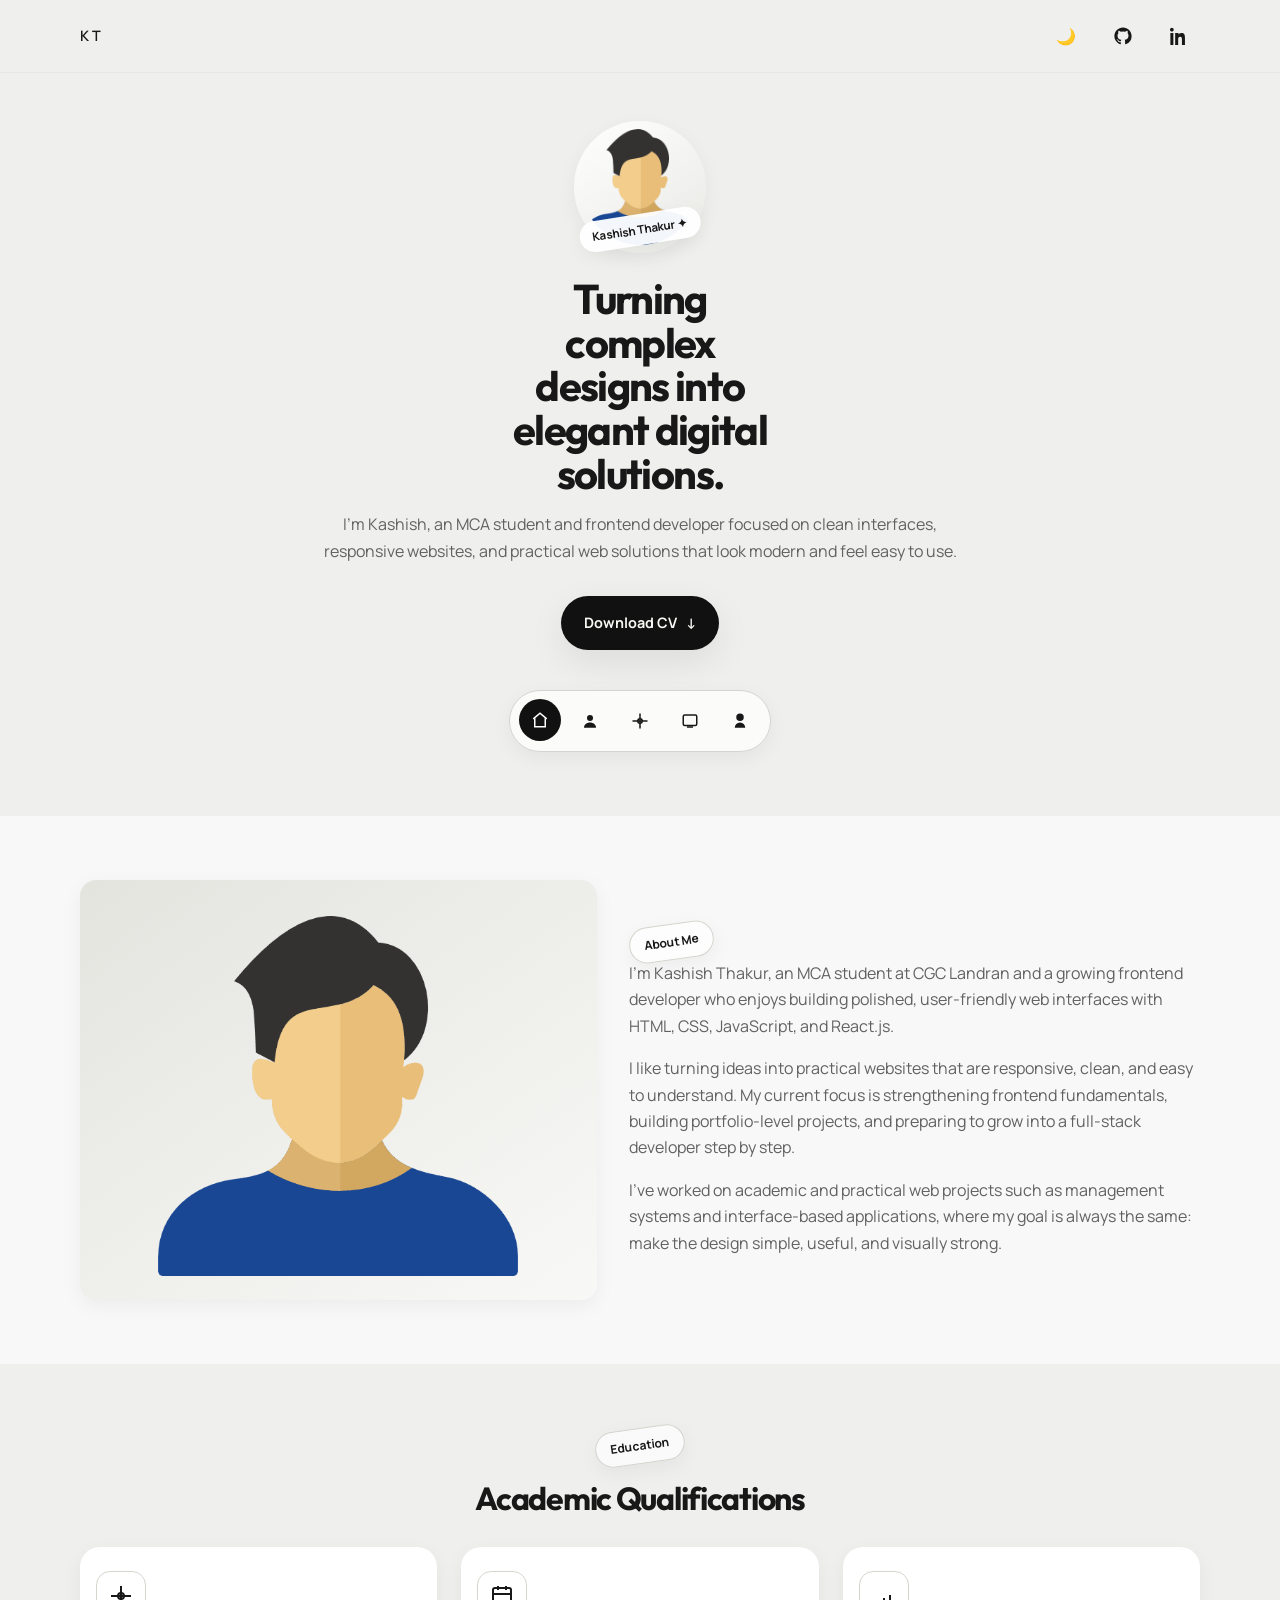
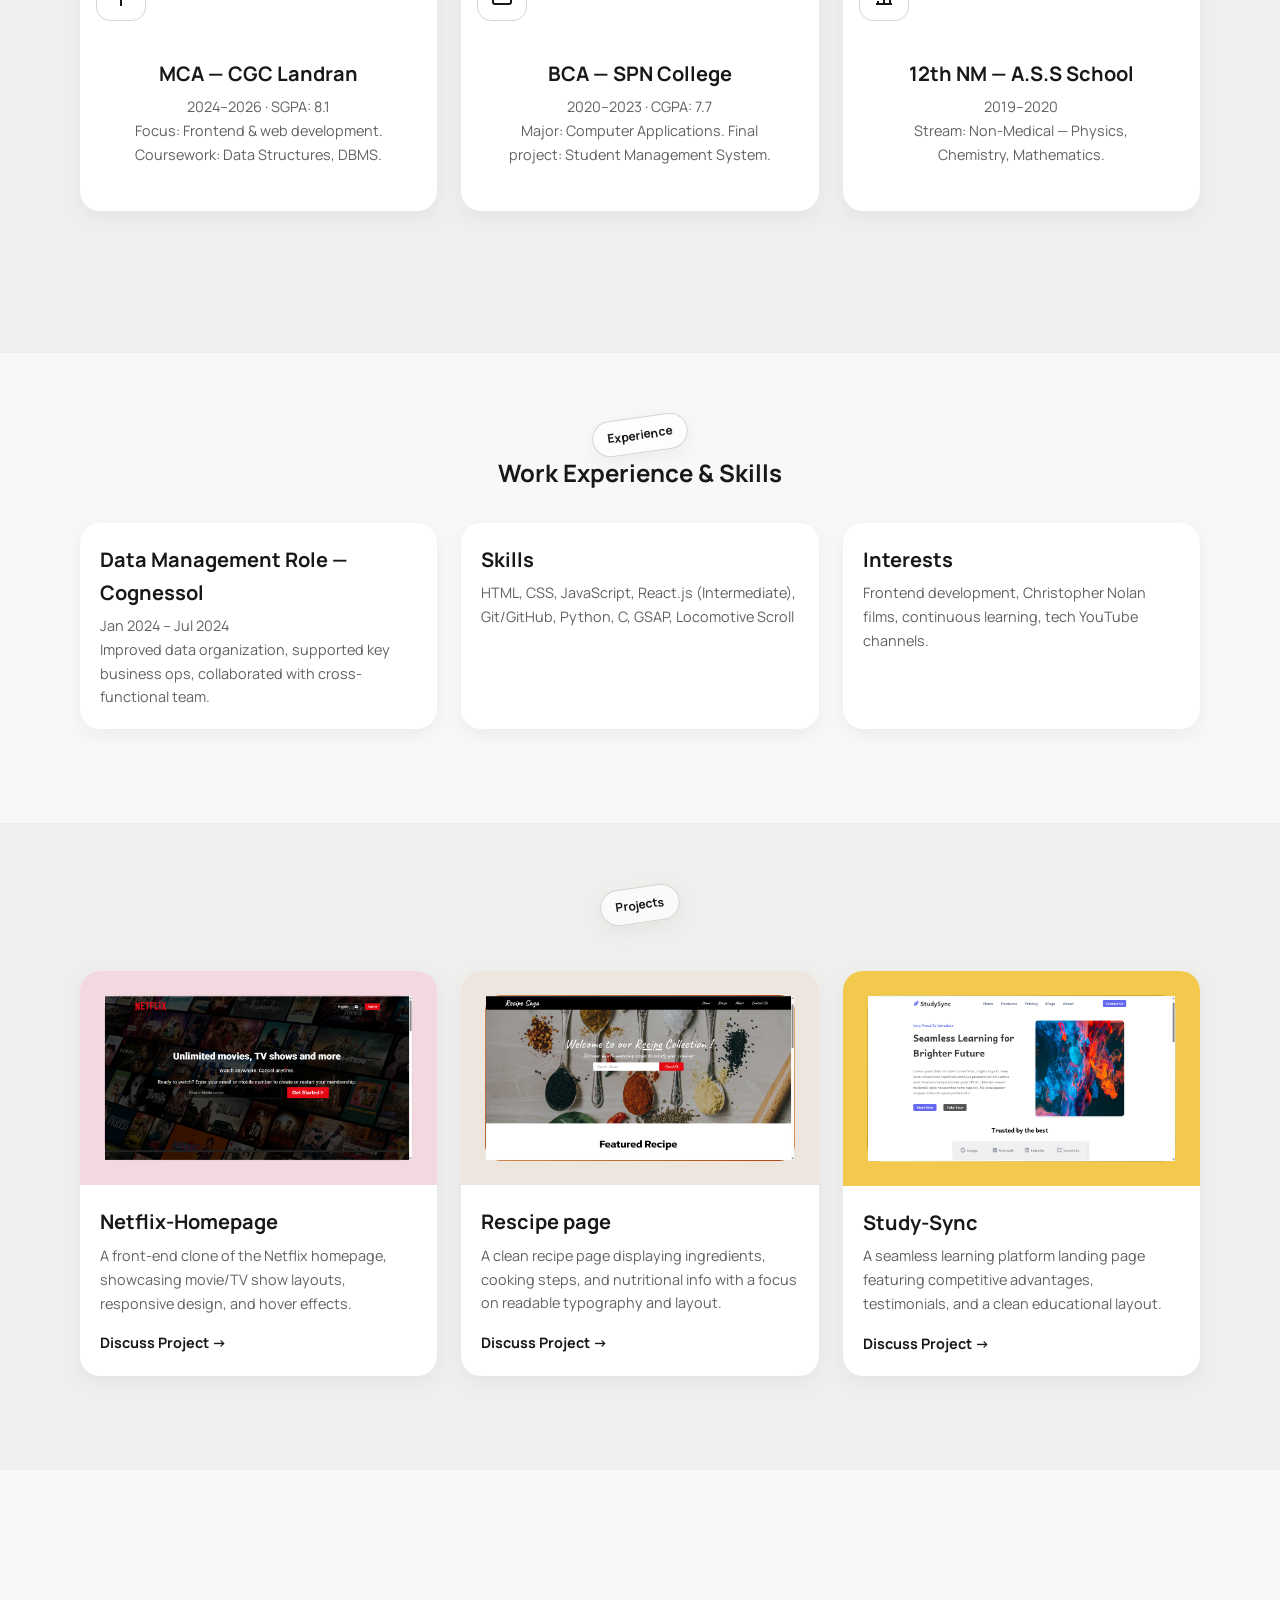
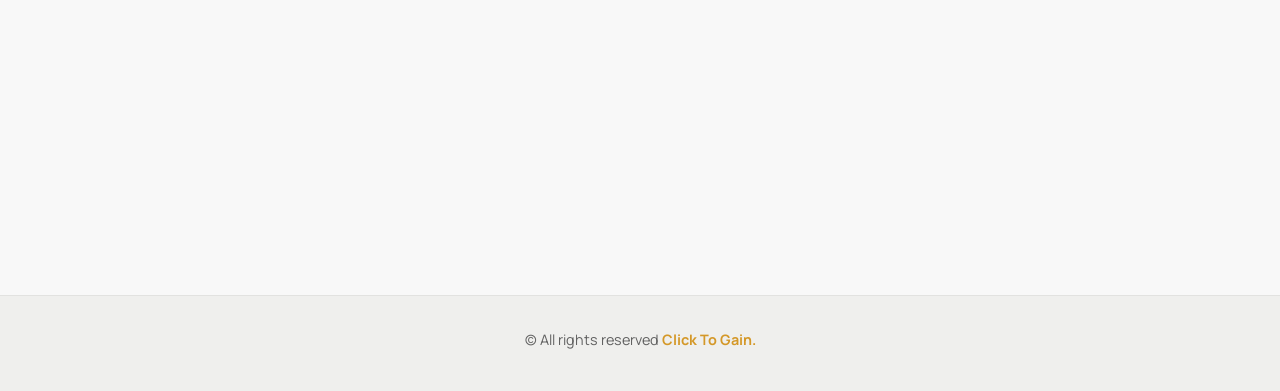
==== Portfolio-2023/index.html @ 3e4ae6e5 "rename folder" ====
<!DOCTYPE html>
<html lang="en" data-theme="light">
    <head>
        <meta charset="UTF-8" />
        <meta name="viewport" content="width=device-width, initial-scale=1.0" />
        <title>Kashish Portfolio</title>
        <link rel="preconnect" href="https://fonts.googleapis.com">
        <link rel="preconnect" href="https://fonts.gstatic.com" crossorigin>
        <link
            href="https://fonts.googleapis.com/css2?family=Outfit:wght@300;400;500;600;700;800&family=Manrope:wght@400;500;600;700&display=swap"
            rel="stylesheet">

        <link rel="stylesheet" href="style.css">

    </head>
    <body>
        <header class="site-header">
            <div class="container">
                <a class="email-link" href="mailto:kashishthakur@example.com">K
                    T</a>
                <div class="theme-social">
                    <button class="theme-toggle" data-theme-toggle
                        aria-label="Switch theme">
                        <svg width="20" height="20" viewBox="0 0 24 24"
                            fill="none" stroke="currentColor"
                            stroke-width="2"><path
                                d="M21 12.79A9 9 0 1 1 11.21 3 7 7 0 0 0 21 12.79z"></path></svg>
                    </button>
                    <nav class="socials" aria-label="Social links">
                        <a class="icon-link" href="https://github.com/"
                            target="_blank" rel="noopener noreferrer"
                            aria-label="GitHub">
                            <svg width="18" height="18" viewBox="0 0 24 24"
                                fill="currentColor"><path
                                    d="M12 .5C5.65.5.5 5.66.5 12.02c0 5.1 3.29 9.42 7.86 10.95.58.1.79-.25.79-.56 0-.27-.01-1.16-.02-2.1-3.2.69-3.88-1.54-3.88-1.54-.53-1.34-1.28-1.7-1.28-1.7-1.05-.72.08-.71.08-.71 1.16.08 1.77 1.2 1.77 1.2 1.03 1.78 2.72 1.27 3.39.97.1-.75.4-1.27.72-1.56-2.55-.29-5.24-1.28-5.24-5.68 0-1.25.45-2.27 1.18-3.07-.12-.29-.51-1.46.11-3.04 0 0 .96-.31 3.15 1.17a10.9 10.9 0 0 1 5.74 0c2.18-1.48 3.14-1.17 3.14-1.17.63 1.58.24 2.75.12 3.04.74.8 1.18 1.82 1.18 3.07 0 4.41-2.7 5.39-5.27 5.67.41.36.78 1.08.78 2.18 0 1.57-.01 2.83-.01 3.22 0 .31.21.67.8.56A11.53 11.53 0 0 0 23.5 12C23.5 5.66 18.35.5 12 .5Z" /></svg>
                        </a>
                        <a class="icon-link" href="https://www.linkedin.com/"
                            target="_blank" rel="noopener noreferrer"
                            aria-label="LinkedIn">
                            <svg width="18" height="18" viewBox="0 0 24 24"
                                fill="currentColor"><path
                                    d="M4.98 3.5C4.98 4.88 3.87 6 2.49 6S0 4.88 0 3.5 1.11 1 2.49 1s2.49 1.12 2.49 2.5ZM.5 8h4V24h-4V8Zm7 0h3.83v2.18h.05c.53-1.01 1.83-2.18 3.77-2.18 4.03 0 4.78 2.65 4.78 6.09V24h-4v-7.02c0-1.67-.03-3.82-2.33-3.82-2.34 0-2.7 1.83-2.7 3.7V24h-4V8Z" /></svg>
                        </a>
                    </nav>
                </div>
            </div>
        </header>

        <main id="main">
            <section class="hero section" id="home">
                <div class="container reveal visible">
                    <div class="avatar-wrap">
                        <img
                            src="img/man-user-color-icon.png"
                            alt="Portrait style developer image" width="116"
                            height="116" loading="eager" />
                        <span class="avatar-tag">Kashish Thakur ✦</span>
                    </div>
                    <h1>Turning complex designs into elegant digital
                        solutions.</h1>
                    <p>I’m Kashish, an MCA student and frontend developer
                        focused on clean interfaces, responsive websites, and
                        practical web solutions that look modern and feel easy
                        to use.</p>
                    <a class="btn-primary" href="Kashish-Resume1.pdf"
                        download="Kashish-Resume1.pdf"
                        rel="noopener noreferrer">Download CV
                        <span aria-hidden="true">↓</span></a>

                    <nav class="dock" aria-label="Section navigation">
                        <a class="active" href="#home" aria-label="Home">
                            <svg width="18" height="18" viewBox="0 0 24 24"
                                fill="none" stroke="currentColor"
                                stroke-width="2"><path
                                    d="M3 10.5 12 3l9 7.5"></path><path
                                    d="M5 9.5V21h14V9.5"></path></svg>
                        </a>
                        <a href="#about" aria-label="About">
                            <svg width="18" height="18" viewBox="0 0 24 24"
                                fill="currentColor"><circle cx="12" cy="8"
                                    r="4"></circle><path
                                    d="M4 21c0-4.2 3.6-7 8-7s8 2.8 8 7"></path></svg>
                        </a>
                        <a href="#eductions" aria-label="Education">
                            <svg width="18" height="18" viewBox="0 0 24 24"
                                fill="none" stroke="currentColor"
                                stroke-width="2"><path
                                    d="M12 2v20M2 12h20"></path><circle cx="12"
                                    cy="12" r="3"></circle></svg>
                        </a>
                        <a href="#projects" aria-label="Projects">
                            <svg width="18" height="18" viewBox="0 0 24 24"
                                fill="none" stroke="currentColor"
                                stroke-width="2"><rect x="3" y="4" width="18"
                                    height="14" rx="2"></rect><path
                                    d="M8 20h8"></path></svg>
                        </a>
                        <a href="#contact" aria-label="Contact">
                            <svg width="18" height="18" viewBox="0 0 24 24"
                                fill="currentColor"><path
                                    d="M12 12a5 5 0 1 0-5-5 5 5 0 0 0 5 5Zm-7 9a7 7 0 0 1 14 0Z"></path></svg>
                        </a>
                    </nav>
                </div>
            </section>

            <section class="section" id="about"
                style="background-color: #f8f8f8;">
                <div class="container about-grid reveal">
                    <div class="portrait-card">
                        <img
                            src="img/man-user-color-icon.png"
                            alt="Developer portrait for about section"
                            width="520" height="640" loading="lazy" />
                    </div>
                    <div class="about-copy">
                        <span class="section-label">About Me</span>
                        <p>I’m Kashish Thakur, an MCA student at CGC Landran and
                            a growing frontend developer who enjoys building
                            polished, user-friendly web interfaces with HTML,
                            CSS, JavaScript, and React.js.</p>
                        <p>I like turning ideas into practical websites that are
                            responsive, clean, and easy to understand. My
                            current focus is strengthening frontend
                            fundamentals, building portfolio-level projects, and
                            preparing to grow into a full-stack developer step
                            by step.</p>
                        <p>I’ve worked on academic and practical web projects
                            such as management systems and interface-based
                            applications, where my goal is always the same: make
                            the design simple, useful, and visually strong.</p>
                    </div>
                </div>
            </section>

            <section class="section" id="eductions">
                <div class="container reveal">
                    <div class="eductions-intro">
                        <span class="section-label">Education</span>
                        <h2>Academic Qualifications</h2>
                        <div class="eductions-grid">
                            <article class="eduction-card project-card">
                                <div class="eduction-icon" aria-hidden="true">
                                    <svg width="24" height="24"
                                        viewBox="0 0 24 24" fill="none"
                                        stroke="currentColor"
                                        stroke-width="2"><path
                                            d="M12 2v20M2 12h20"></path><circle
                                            cx="12" cy="12"
                                            r="3"></circle></svg>
                                </div>
                                <div class="project-content">
                                    <h3>MCA — CGC Landran</h3>
                                    <p>2024–2026 · SGPA: 8.1</p>
                                    <p>Focus: Frontend & web development.
                                        Coursework: Data Structures, DBMS.</p>
                                </div>
                            </article>
                            <article class="eduction-card project-card">
                                <div class="eduction-icon" aria-hidden="true">
                                    <svg width="24" height="24"
                                        viewBox="0 0 24 24" fill="none"
                                        stroke="currentColor"
                                        stroke-width="2"><rect x="3" y="4"
                                            width="18" height="16"
                                            rx="2"></rect><path
                                            d="M8 2v4M16 2v4M3 10h18"></path></svg>
                                </div>
                                <div class="project-content">
                                    <h3>BCA — SPN College</h3>
                                    <p>2020–2023 · CGPA: 7.7</p>
                                    <p>Major: Computer Applications. Final
                                        project: Student Management System.</p>
                                </div>
                            </article>
                            <article class="eduction-card project-card">
                                <div class="eduction-icon" aria-hidden="true">
                                    <svg width="24" height="24"
                                        viewBox="0 0 24 24" fill="none"
                                        stroke="currentColor"
                                        stroke-width="2"><path
                                            d="M12 20v-6"></path><path
                                            d="M6 20v-3"></path><path
                                            d="M18 20v-9"></path><path
                                            d="M4 20h16"></path></svg>
                                </div>
                                <div class="project-content">
                                    <h3>12th NM — A.S.S School</h3>
                                    <p>2019–2020</p>
                                    <p>Stream: Non-Medical — Physics, Chemistry,
                                        Mathematics.</p>
                                </div>
                            </article>
                        </div>
                    </div>
                </div>
            </section>

            <section class="section" id="experience"
                style="background-color: #f8f8f8;">
                <div class="container reveal">
                    <div class="services-intro exp-intro">
                        <span class="section-label">Experience</span>
                        <h2>Work Experience & Skills</h2>
                    </div>
                    <div class="eductions-grid">
                        <article class="project-card">
                            <div class="project-content">
                                <h3>Data Management Role — Cognessol</h3>
                                <p>Jan 2024 – Jul 2024</p>
                                <p>Improved data organization, supported key
                                    business ops, collaborated with
                                    cross-functional team.</p>
                            </div>
                        </article>

                        <article class="project-card">
                            <div class="project-content">
                                <h3>Skills</h3>
                                <p>HTML, CSS, JavaScript, React.js
                                    (Intermediate), Git/GitHub, Python, C,
                                    GSAP, Locomotive Scroll</p>
                            </div>
                        </article>
                        <article class="project-card">
                            <div class="project-content">
                                <h3>Interests</h3>
                                <p>Frontend development, Christopher Nolan
                                    films, continuous learning, tech YouTube
                                    channels.</p>
                            </div>
                        </article>

                    </div>
                </div>
            </section>

            <section class="section" id="projects">
                <div class="container reveal">
                    <div class="projects-intro">
                        <span class="section-label">Projects</span>
                    </div>
                    <div class="projects-grid">
                        <article class="project-card">
                            <div class="project-thumb"
                                style="background:#f3d9df;">
                                <span
                                    style="background-image:linear-gradient(135deg, #ffe8ef, #f6d0da); position:relative;"><img src="img/n.png" alt=""></span>
                            </div>
                            <div class="project-content">
                                <h3>Netflix-Homepage</h3>
                                <p>A front-end clone of the Netflix homepage,
                                    showcasing movie/TV show layouts, responsive
                                    design, and hover effects.</p>
                                <a href="#contact">Discuss Project →</a>
                            </div>
                        </article>
                        <article class="project-card">
                            <div class="project-thumb"
                                style="background:#ece6df;">
                                <span
                                    style="background-image:linear-gradient(135deg, #ffbb74, #b44b14);"><img src="img/r.png" alt=""></span>
                            </div>
                            <div class="project-content">
                                <h3>Rescipe page</h3>
                                <p>A clean recipe page displaying ingredients,
                                    cooking steps, and nutritional info with a
                                    focus on readable typography and layout.</p>
                                <a href="#contact">Discuss Project →</a>
                            </div>
                        </article>
                        <article class="project-card">
                            <div class="project-thumb"
                                style="background:#f2c94d;">
                                <span
                                    style="background-image:linear-gradient(135deg, #fff1aa, #d4a625);"><img src="img/ss.png" alt=""></span>
                            </div>
                            <div class="project-content">
                                <h3>Study-Sync</h3>
                                <p>A seamless learning platform landing page
                                    featuring competitive advantages,
                                    testimonials, and a clean educational
                                    layout.</p>
                                <a href="#contact">Discuss Project →</a>
                            </div>
                        </article>
                    </div>
                </div>
            </section>

            <section class="section" id="contact"
                style="background-color: #f8f8f8;">
                <div class="container reveal">
                    <div class="contact-intro">
                        <span class="section-label">Contact Me</span>
                        <h2>Have a project in mind or just want to say hello?
                            Let’s connect.</h2>
                        <div class="contact-actions">
                            <a class="btn-primary"
                                href="tel:+919999999999">Call</a>
                            <a class="btn-secondary"
                                href="mailto:kashishthakur.dev@gmail.com">Mail</a>
                        </div>
                    </div>
                </div>
            </section>
        </main>

        <footer>
            <div class="container">© All rights reserved <span
                    class="accent">Click To Gain.</span></div>
        </footer>
        <script src="script.js"></script>
    </body>
</html>
---- Portfolio-2023/style.css ----
* {
  box-sizing: border-box;
  margin: 0;
  padding: 0;
}
html {
  scroll-behavior: smooth;
}
body {
  min-height: 100vh;
  background: #efefed;
  color: #181818;
  font-family: "Manrope", sans-serif;
  font-size: 1rem;
  line-height: 1.65;
}
img {
  max-width: 100%;
  display: block;
}
a {
  color: inherit;
  text-decoration: none;
}
button {
  font: inherit;
  border: none;
  background: none;
  cursor: pointer;
}
.container {
  width: min(calc(100% - 2rem), 1120px);
  margin: 0 auto;
}
.section {
  padding: 4rem 0;
}
.section-label {
  display: inline-flex;
  align-items: center;
  justify-content: center;
  padding: 0.45rem 0.9rem;
  border-radius: 9999px;
  border: 1px solid #d5d5cf;
  background: rgba(255, 255, 255, 0.72);
  font-size: 0.75rem;
  font-weight: 700;
  color: #181818;
  transform: rotate(-8deg);
  box-shadow: 0 6px 20px rgba(16, 16, 16, 0.05);
}
.site-header {
  position: sticky;
  top: 0;
  z-index: 100;
  background: rgba(239, 239, 237, 0.86);
  backdrop-filter: blur(12px);
  border-bottom: 1px solid rgba(24, 24, 24, 0.04);
}
.site-header .container {
  display: flex;
  align-items: center;
  justify-content: space-between;
  min-height: 72px;
  gap: 1rem;
}
.email-link {
  font-size: 0.9rem;
  font-weight: 600;
}
.socials,
.theme-social {
  display: flex;
  align-items: center;
  gap: 0.9rem;
}
.icon-link,
.theme-toggle {
  width: 42px;
  height: 42px;
  border-radius: 50%;
  display: flex;
  align-items: center;
  justify-content: center;
  border: 1px solid transparent;
  transition:
    transform 180ms ease,
    background 180ms ease,
    border-color 180ms ease;
}
.icon-link:hover,
.theme-toggle:hover {
  transform: translateY(-2px);
  background: rgba(255, 255, 255, 0.85);
  border-color: var(--color-border);
}
.hero {
  text-align: center;
  padding-top: 3rem;
}
.avatar-wrap {
  width: 132px;
  height: 132px;
  margin: 0 auto 1.5rem;
  border-radius: 50%;
  background: linear-gradient(145deg, #ffffff, #e8e8e4);
  padding: 8px;
  box-shadow: 0 6px 20px rgba(16, 16, 16, 0.05);
  position: relative;
}
.avatar-wrap img {
  width: 100%;
  height: 100%;
  object-fit: cover;
  border-radius: 50%;
}
.avatar-tag {
  position: absolute;
  left: 50%;
  bottom: 8px;
  transform: translateX(-50%) rotate(-9deg);
  background: rgba(255, 255, 255, 0.95);
  padding: 0.38rem 0.8rem;
  border-radius: 9999px;
  font-size: 0.72rem;
  font-weight: 700;
  white-space: nowrap;
  box-shadow: 0 6px 20px rgba(16, 16, 16, 0.05);
}
.hero h1 {
  font-family: "Outfit", sans-serif;
  font-size: 2.6rem;
  line-height: 1.05;
  max-width: 10ch;
  margin: 0 auto 1rem;
  letter-spacing: -0.04em;
}
.hero p {
  max-width: 42rem;
  margin: 0 auto 2rem;
  color: #616161;
  font-size: 1rem;
}
.btn-primary {
  display: inline-flex;
  align-items: center;
  gap: 0.6rem;
  background: #111111;
  color: #f8f8f5;
  padding: 0.95rem 1.45rem;
  border-radius: 9999px;
  font-size: 0.9rem;
  font-weight: 700;
  box-shadow: 0 12px 36px rgba(16, 16, 16, 0.08);
  transition:
    transform 180ms ease,
    background 180ms ease;
}
.btn-primary:hover {
  transform: translateY(-2px);
  background: #000000;
}
.dock {
  margin: 2.5rem auto 0;
  width: fit-content;
  display: flex;
  align-items: center;
  gap: 0.5rem;
  padding: 0.55rem;
  border-radius: 9999px;
  background: rgba(255, 255, 255, 0.76);
  border: 1px solid #d5d5cf;
  box-shadow: 0 6px 20px rgba(16, 16, 16, 0.05);
}
.dock a {
  width: 42px;
  height: 42px;
  display: flex;
  align-items: center;
  justify-content: center;
  border-radius: 50%;
  color: #181818;
  transition:
    background 180ms ease,
    color 180ms ease,
    transform 180ms ease;
}
.dock a.active,
.dock a:hover {
  background: #111111;
  color: #ffffff;
  transform: translateY(-1px);
}
.about-grid,
.contact-box {
  display: grid;
  grid-template-columns: 0.95fr 1.05fr;
  gap: 2rem;
  align-items: center;
}
.portrait-card {
  background: linear-gradient(145deg, #e4e4df, #f8f8f6);
  border-radius: 1rem;
  padding: 1.5rem;
  box-shadow: 0 6px 20px rgba(16, 16, 16, 0.05);
  min-height: 420px;
  display: flex;
  align-items: flex-end;
  justify-content: center;
}
.portrait-card img {
  max-height: 360px;
  object-fit: contain;
}
.about-copy p + p {
  margin-top: 1rem;
}
.about-copy p {
  color: #616161;
}
.eductions-intro,
.projects-intro,
.contact-intro {
  text-align: center;
  margin-bottom: 3rem;
}
.eductions-intro h2,
.projects-intro h2,
.contact-intro h2 {
  font-family: "Outfit", sans-serif;
  font-size: 2rem;
  line-height: 1.15;
  letter-spacing: -0.04em;
  max-width: 18ch;
  margin: 1rem auto 0;
}
.eductions-grid {
  display: grid;
  grid-template-columns: repeat(3, 1fr);
  gap: 1.5rem;
  margin-top: 30px;
}
.eduction-card {
  padding: 1.5rem 1rem;
  border-radius: 1.25rem;
  background: transparent;
}
.eduction-icon {
  width: 50px;
  height: 50px;
  border-radius: 14px;
  border: 1px solid #d5d5cf;
  display: flex;
  align-items: center;
  justify-content: center;
  margin-bottom: 1rem;
  background: rgba(255, 255, 255, 0.6);
}
.eduction-card h3 {
  font-family: var(--font-display);
  font-size: 1.35rem;
  margin-bottom: 0.45rem;
}
.eduction-card p {
  color: #616161;
  font-size: 0.9rem;
}
.exp-intro {
  text-align: center;
}
.projects-grid {
  display: grid;
  grid-template-columns: repeat(3, 1fr);
  gap: 1.5rem;
}
.project-card {
  margin-bottom: 30px;
  border-radius: 1.25rem;
  overflow: hidden;
  background: #ffffff;
  box-shadow: 0 6px 20px rgba(16, 16, 16, 0.05);
  transition:
    transform 180ms ease,
    box-shadow 180ms ease;
}
.project-card:hover {
  transform: translateY(-4px);
  box-shadow: 0 12px 36px rgba(16, 16, 16, 0.08);
}
.project-thumb {
  min-height: 180px;
  display: flex;
  align-items: center;
  justify-content: center;
  padding: 1.5rem;
}
.project-thumb span {
  display: block;
  width: 100%;
  height: 100%;
  border-radius: 1rem;
  border: 1px solid rgba(17, 17, 17, 0.08);
  background-size: cover;
  background-position: center;
}
.project-content {
  padding: 1.25rem;
}
.project-content h3 {
  font-family: var(--font-display);
  font-size: 1.25rem;
  margin-bottom: 0.35rem;
}
.project-content p {
  color: #616161;
  font-size: 0.9rem;
}
.project-content a {
  display: inline-flex;
  margin-top: 1rem;
  font-size: 0.9rem;
  font-weight: 700;
}
.contact-actions {
  display: flex;
  gap: 1rem;
  justify-content: center;
  flex-wrap: wrap;
  margin-top: 2rem;
}
.btn-secondary {
  display: inline-flex;
  align-items: center;
  gap: 0.55rem;
  padding: 0.85rem 1.25rem;
  border-radius: 9999px;
  border: 1px solid #d5d5cf;
  background: rgba(255, 255, 255, 0.86);
  font-weight: 700;
  font-size: 0.9rem;
  transition:
    transform 180ms ease,
    background 180ms ease;
}
.btn-secondary:hover {
  transform: translateY(-2px);
  background: #ffffff;
}
.footer,
footer {
  padding: 2rem 0 2.5rem;
  text-align: center;
  color: #616161;
  font-size: 0.9rem;
  border-top: 1px solid rgba(17, 17, 17, 0.06);
}
.accent {
  color: #d49828;
  font-weight: 700;
}
.reveal {
  opacity: 0;
  transform: translateY(24px);
  transition:
    opacity 650ms ease,
    transform 650ms ease;
}
.reveal.visible {
  opacity: 1;
  transform: translateY(0);
}
.skip-link {
  position: absolute;
  left: 1rem;
  top: -3rem;
  background: #111;
  color: #fff;
  padding: 0.75rem 1rem;
  border-radius: 999px;
  z-index: 200;
}
.skip-link:focus {
  top: 1rem;
}

@media (max-width: 980px) {
  .section {
    padding: 2rem 0;
  }
  .about-grid,
  .contact-box,
  .eductions-grid,
  .projects-grid {
    grid-template-columns: 1fr 1fr;
  }
  .eductions-grid {
    gap: var(--space-4);
  }
}
@media (max-width: 720px) {
  .site-header .container {
    min-height: 64px;
  }
  .email-link {
    font-size: 0.82rem;
  }

  .about-grid,
  .contact-box,
  .eductions-grid,
  .projects-grid {
    grid-template-columns: 1fr;
  }
  .portrait-card {
    min-height: auto;
  }
  .hero h1 {
    max-width: 9ch;
  }
  .dock {
    gap: 0.3rem;
  }
  .dock a,
  .icon-link,
  .theme-toggle {
    width: 40px;
    height: 40px;
  }
}
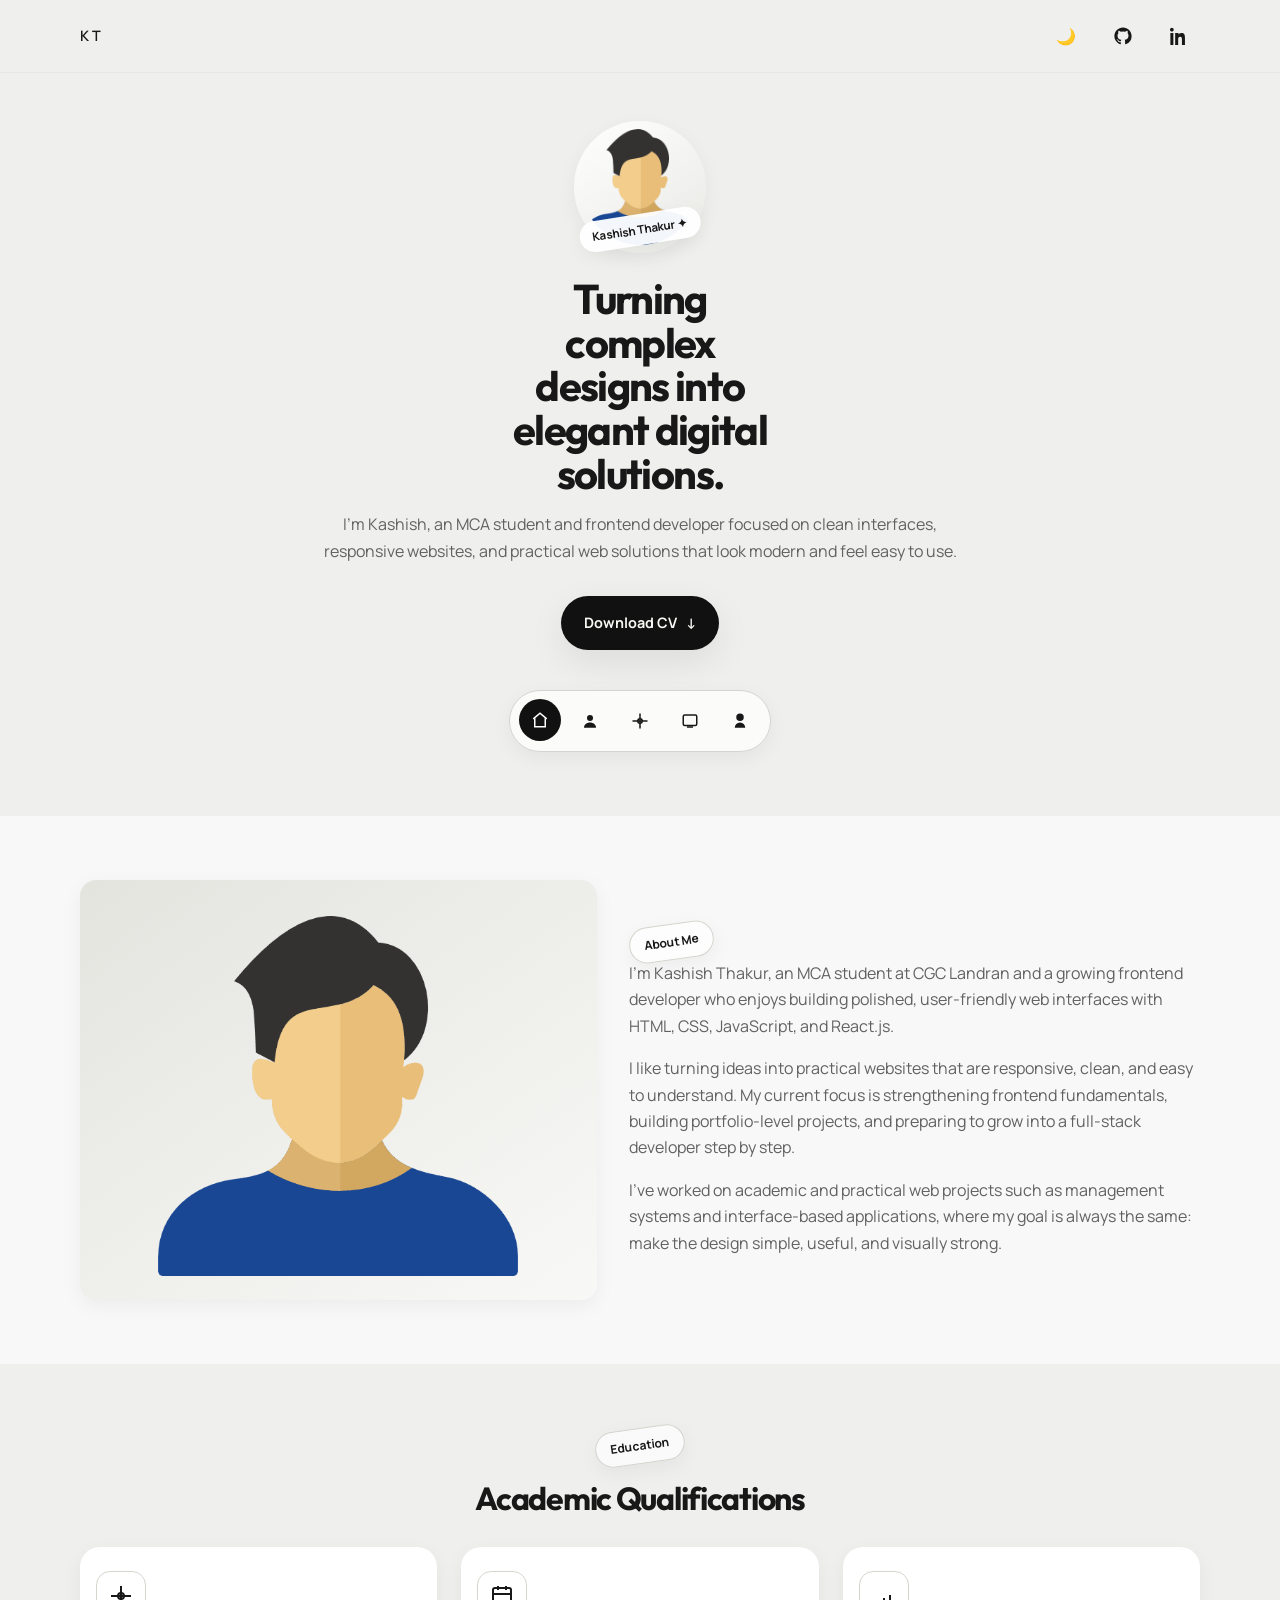
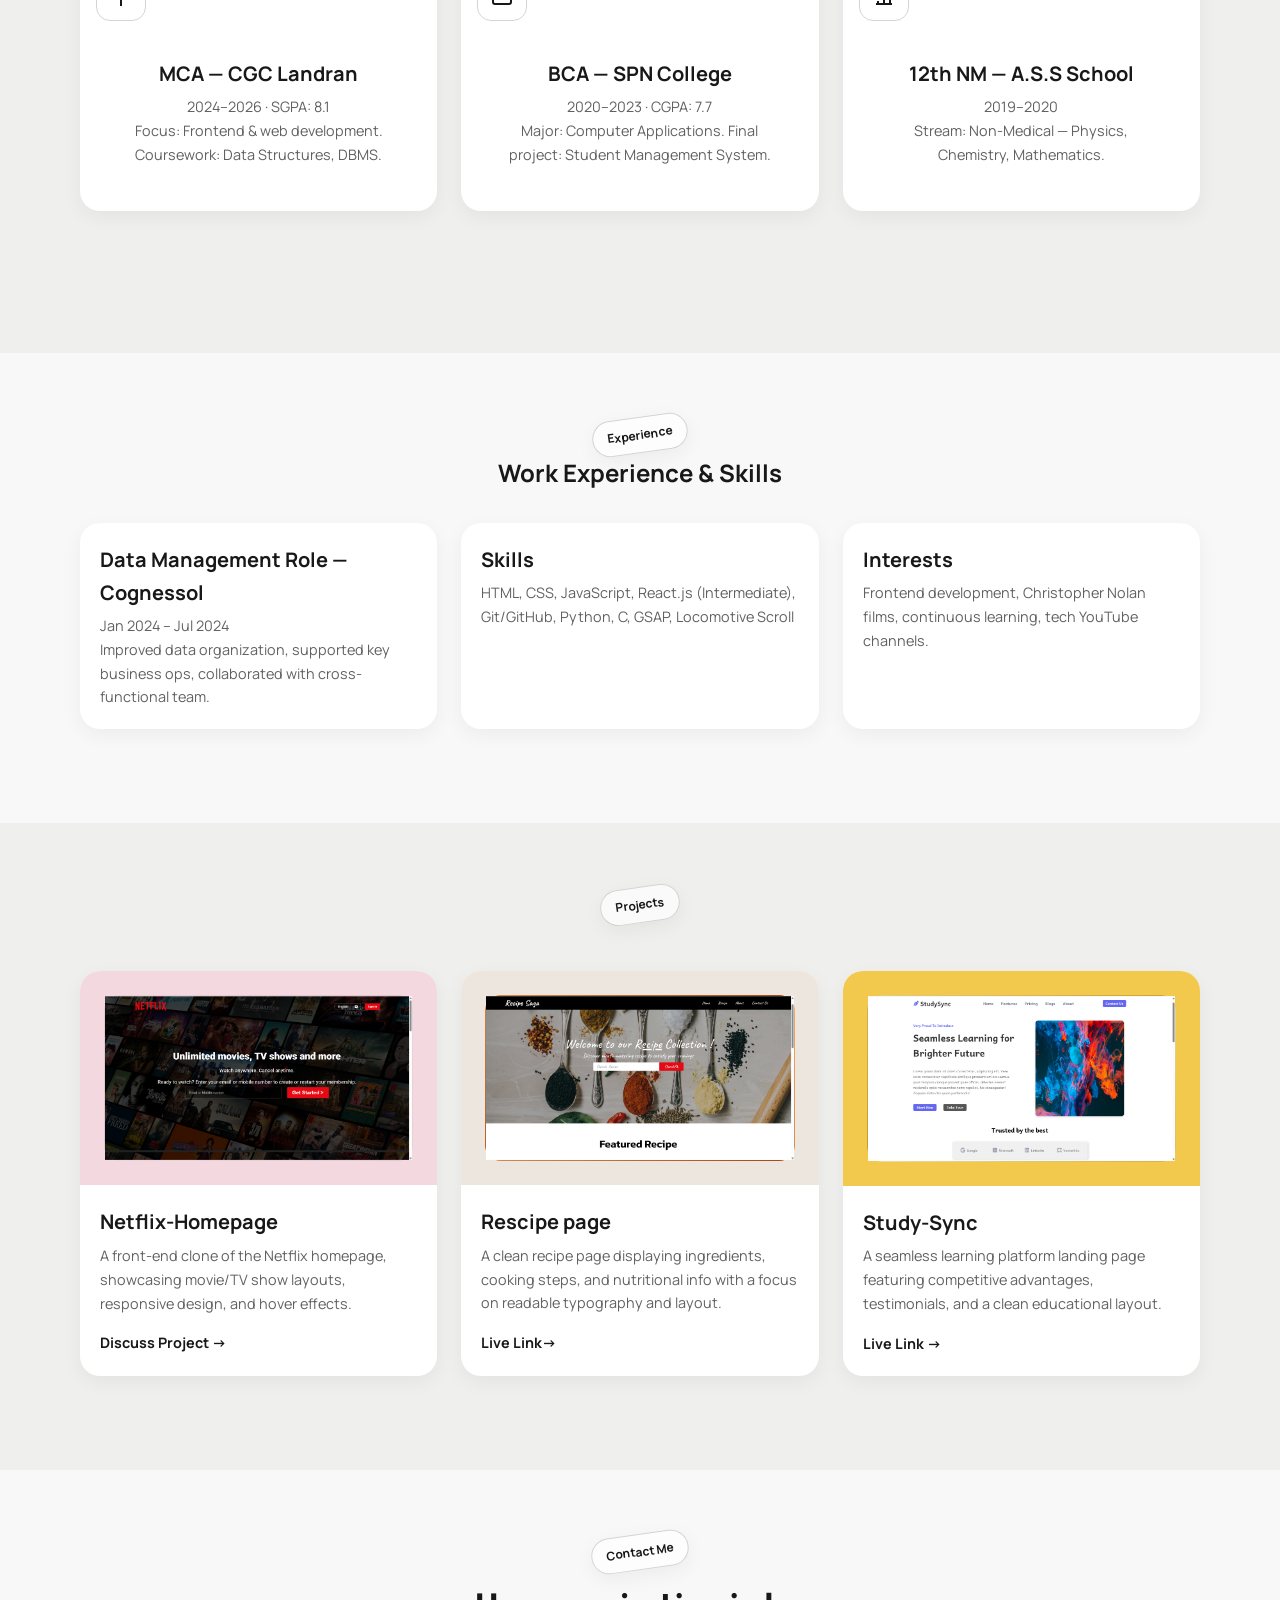
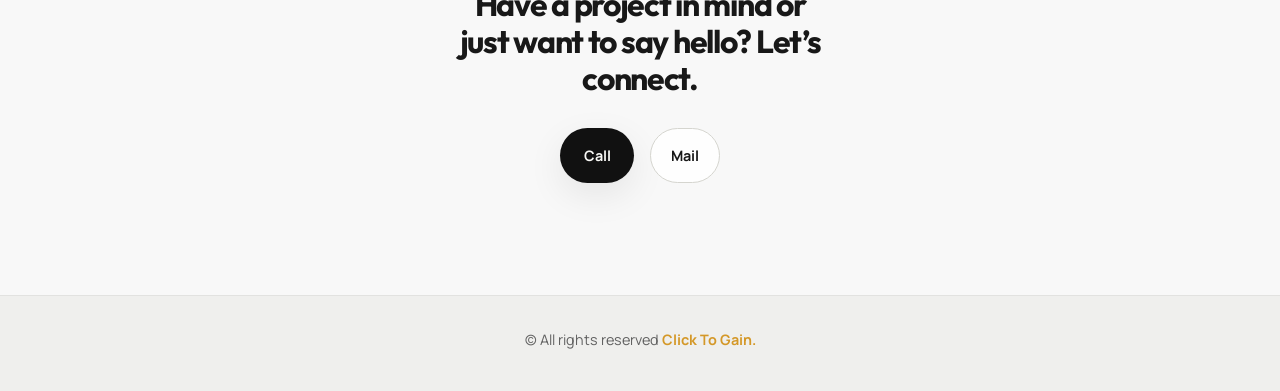
==== commit 9ed6a897: "add project link" ====
--- a/Portfolio-2023/index.html
+++ b/Portfolio-2023/index.html
@@ -245,7 +245,8 @@
                             <div class="project-thumb"
                                 style="background:#f3d9df;">
                                 <span
-                                    style="background-image:linear-gradient(135deg, #ffe8ef, #f6d0da); position:relative;"><img src="img/n.png" alt=""></span>
+                                    style="background-image:linear-gradient(135deg, #ffe8ef, #f6d0da); position:relative;"><img
+                                        src="img/n.png" alt></span>
                             </div>
                             <div class="project-content">
                                 <h3>Netflix-Homepage</h3>
@@ -259,21 +260,25 @@
                             <div class="project-thumb"
                                 style="background:#ece6df;">
                                 <span
-                                    style="background-image:linear-gradient(135deg, #ffbb74, #b44b14);"><img src="img/r.png" alt=""></span>
+                                    style="background-image:linear-gradient(135deg, #ffbb74, #b44b14);"><img
+                                        src="img/r.png" alt></span>
                             </div>
                             <div class="project-content">
                                 <h3>Rescipe page</h3>
                                 <p>A clean recipe page displaying ingredients,
                                     cooking steps, and nutritional info with a
                                     focus on readable typography and layout.</p>
-                                <a href="#contact">Discuss Project →</a>
+                                <a
+                                    href="https://kashish-008.github.io/Practise-projects/Recipe-Website">Live
+                                    Link→</a>
                             </div>
                         </article>
                         <article class="project-card">
                             <div class="project-thumb"
                                 style="background:#f2c94d;">
                                 <span
-                                    style="background-image:linear-gradient(135deg, #fff1aa, #d4a625);"><img src="img/ss.png" alt=""></span>
+                                    style="background-image:linear-gradient(135deg, #fff1aa, #d4a625);"><img
+                                        src="img/ss.png" alt></span>
                             </div>
                             <div class="project-content">
                                 <h3>Study-Sync</h3>
@@ -281,7 +286,9 @@
                                     featuring competitive advantages,
                                     testimonials, and a clean educational
                                     layout.</p>
-                                <a href="#contact">Discuss Project →</a>
+                                <a
+                                    href="https://kashish-008.github.io/Practise-projects/StudySync/">Live
+                                    Link →</a>
                             </div>
                         </article>
                     </div>
